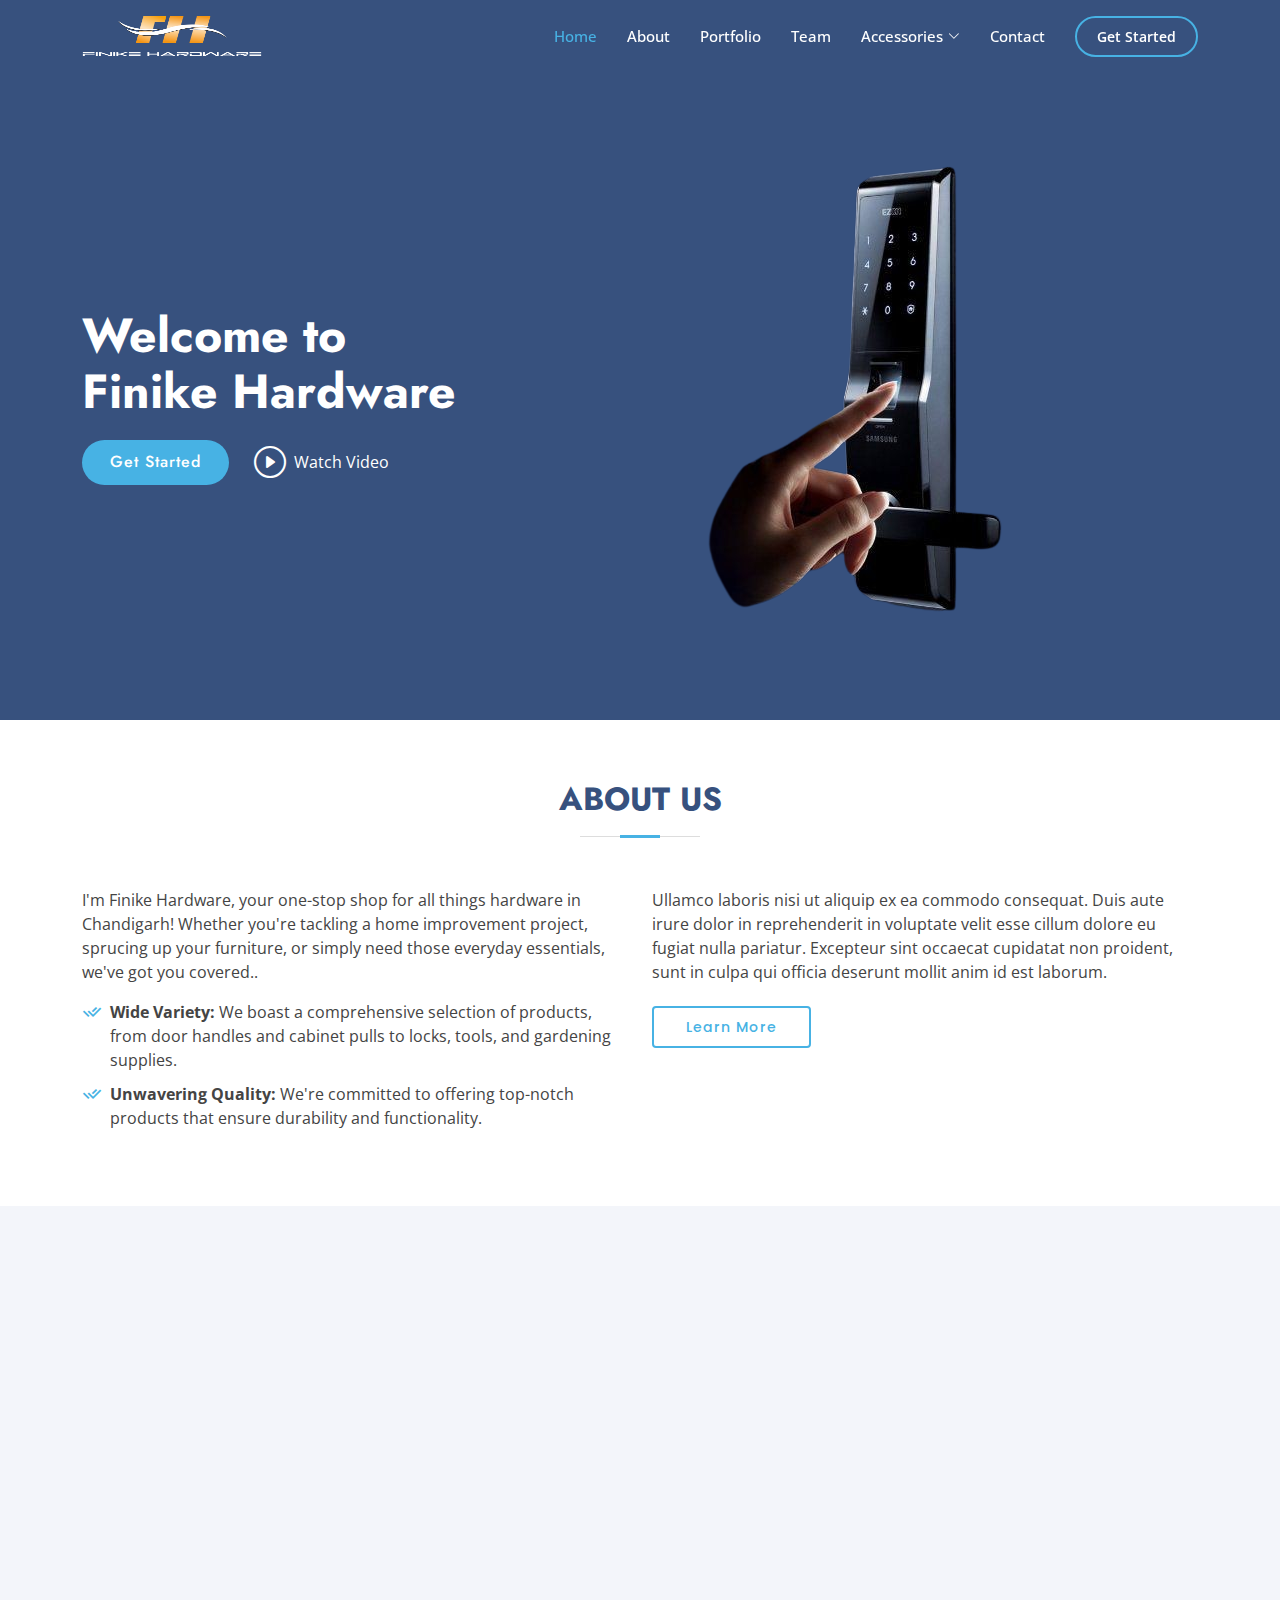
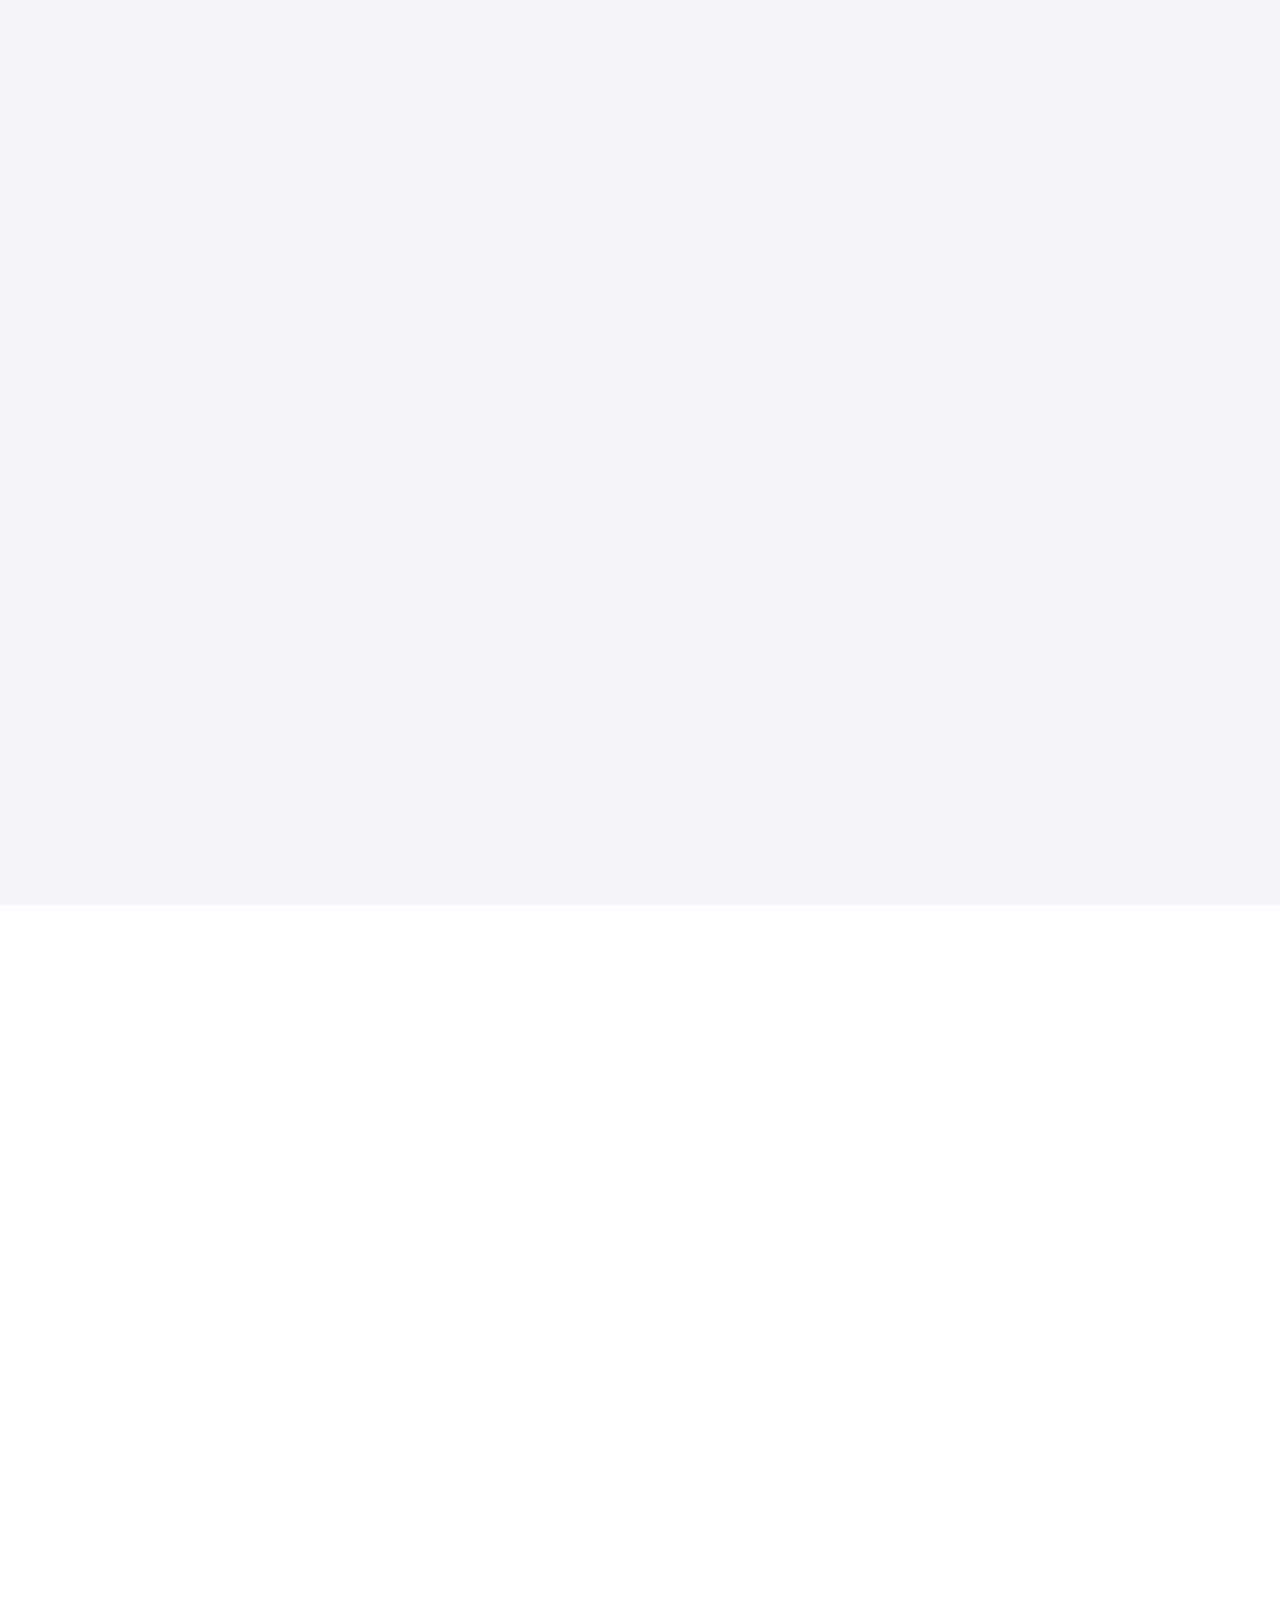
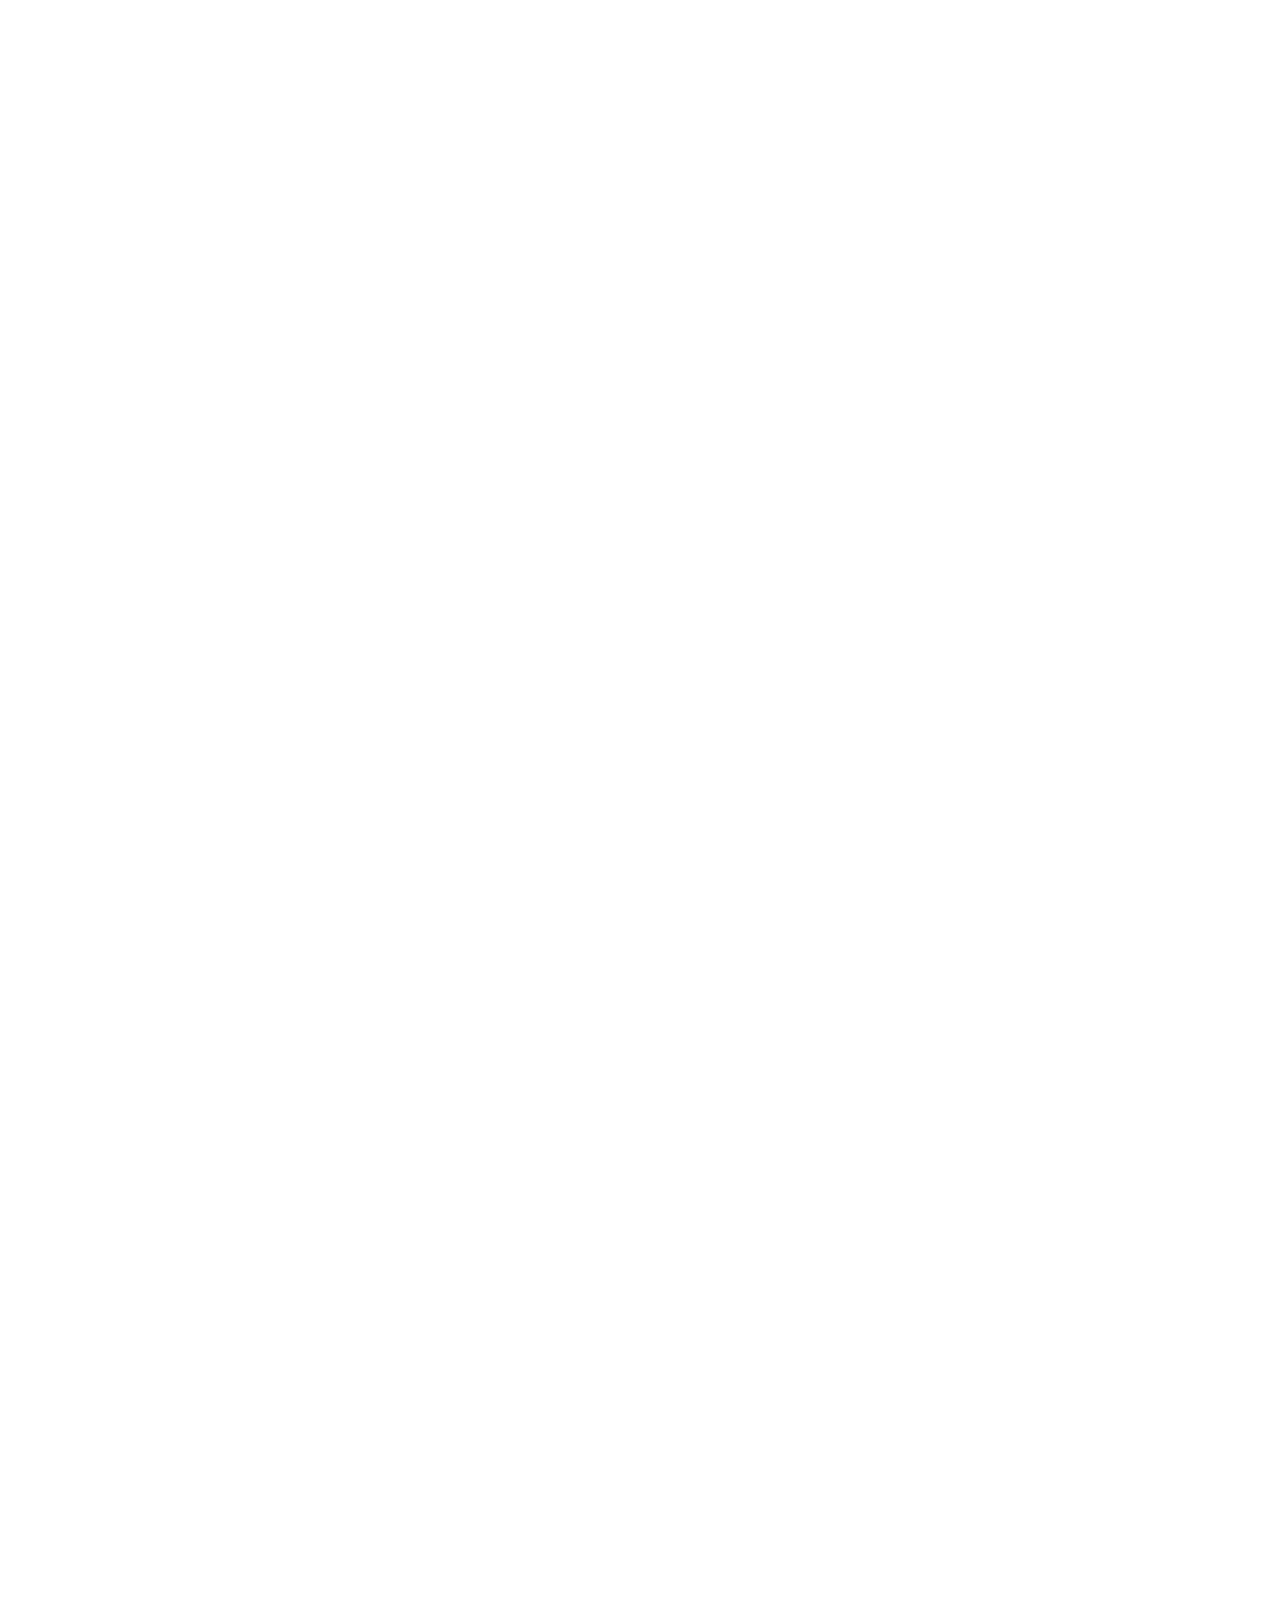
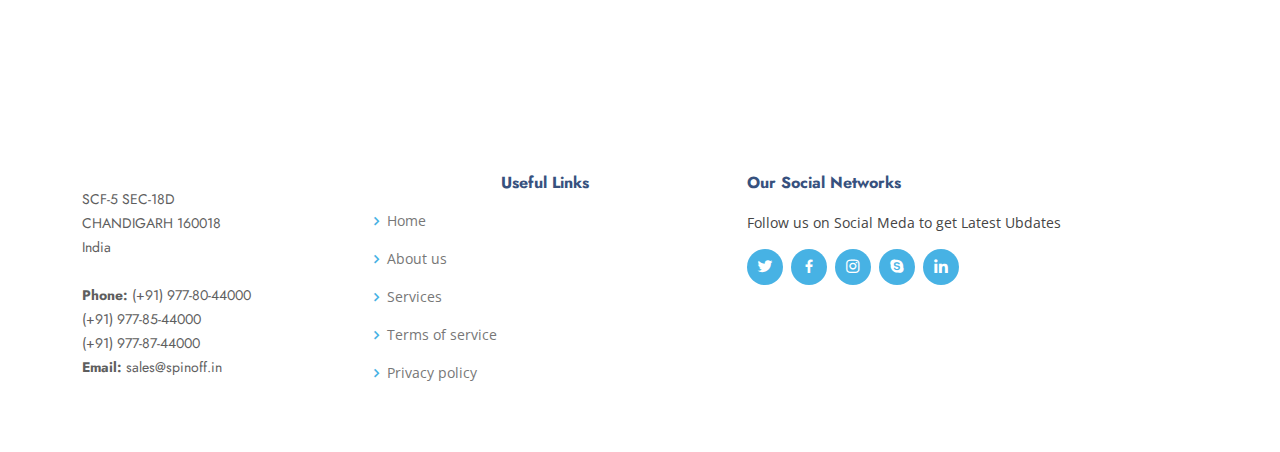
==== index.html @ 6704df6b "first commit" ====
<!DOCTYPE html>
<html lang="en">

<head>
  <meta charset="utf-8">
  <meta content="width=device-width, initial-scale=1.0" name="viewport">

  <title>Finike hardware </title>
  <meta content="" name="description">
  <meta content="" name="keywords">

  <!-- Favicons -->
  <link href="assets/img/apple-touch-icon1.png" rel="icon">
  <link href="assets/img/apple-touch-icon1.png" rel="apple-touch-icon">

  <!-- Google Fonts -->
  <link
    href="https://fonts.googleapis.com/css?family=Open+Sans:300,300i,400,400i,600,600i,700,700i|Jost:300,300i,400,400i,500,500i,600,600i,700,700i|
    Poppins:300,300i,400,400i,500,500i,600,600i,700,700i"  rel="stylesheet">

  <!-- Vendor CSS Files -->
  <link href="assets/vendor/aos/aos.css" rel="stylesheet">
  <link href="assets/vendor/bootstrap/css/bootstrap.min.css" rel="stylesheet">
  <link href="assets/vendor/bootstrap-icons/bootstrap-icons.css" rel="stylesheet">
  <link href="assets/vendor/boxicons/css/boxicons.min.css" rel="stylesheet">
  <link href="assets/vendor/glightbox/css/glightbox.min.css" rel="stylesheet">
  <link href="assets/vendor/remixicon/remixicon.css" rel="stylesheet">
  <link href="assets/vendor/swiper/swiper-bundle.min.css" rel="stylesheet">

  <!-- Template Main CSS File -->
  <link href="assets/css/style.css" rel="stylesheet">
</head>

<body>

  <!-- ======= Header ======= -->
  <header id="header" class="fixed-top ">
    <div class="container d-flex align-items-center">
      <a href="index.html" class="logo me-auto"><img src="assets/img/logo/Finike-Hardware white.png" alt=""
         style="width: 180px; height: 250px;" class="img-fluid"></a>

      <nav id="navbar" class="navbar">
        <ul>
          <li><a class="nav-link scrollto active" href="#hero">Home</a></li>
          <li><a class="nav-link scrollto" href="#about">About</a></li>
          <li><a class="nav-link   scrollto" href="#portfolio">Portfolio</a></li>
          <li><a class="nav-link scrollto" href="#team">Team</a></li>
          <li class="dropdown"><a href="#"><span>Accessories</span> <i class="bi bi-chevron-down"></i></a>
            <ul>
              <li><a href="#">Accessories 1</a></li>
              <li class="dropdown"><a href="#"><span>Deep Drop Down</span> <i class="bi bi-chevron-right"></i></a>
                <ul>
                  <li><a href="#">U Accessories 1</a></li>
                  <li><a href="#">U Accessories 1</a></li>
                  <li><a href="#">U Accessories 1</a></li>
                  <li><a href="#">U Accessories 1</a></li>
                  <li><a href="#">U Accessories 1</a></li>
                </ul>
              </li>
              <li><a href="#">Accessories 2</a></li>
              <li><a href="#">Accessories 3</a></li>
              <li><a href="#">Accessories 4</a></li>
            </ul>
          </li>
          <li><a class="nav-link scrollto" href="#contact">Contact</a></li>
          <li><a class="getstarted scrollto" href="#about">Get Started</a></li>
        </ul>
        <i class="bi bi-list mobile-nav-toggle"></i>
      </nav><!-- .navbar -->

    </div>
  </header><!-- End Header -->

  <!-- ======= Hero Section ======= -->
  <section id="hero" class="d-flex align-items-center">

    <div class="container">
      <div class="row">
        <div class="col-lg-6 d-flex flex-column justify-content-center pt-4 pt-lg-0 order-2 order-lg-1"
          data-aos="fade-up" data-aos-delay="200">
          <h1>Welcome to<br>Finike Hardware </h1>   
          <div class="d-flex justify-content-center justify-content-lg-start">
            <a href="#about" class="btn-get-started scrollto">Get Started</a>
            <a href="https://youtu.be/xRL-DJMIcW4?si=d9B-Jv_eV8D8nZZm" class="glightbox btn-watch-video"><i
                class="bi bi-play-circle"></i><span>Watch Video</span></a>
          </div>
        </div>
        <div class="col-lg-6 order-1 order-lg-2 hero-img" data-aos="zoom-in" data-aos-delay="200">
          <img src="assets/img/hero1-img-removebg-preview.png" class="img-fluid animated" alt="">
        </div>
      </div>
    </div>

  </section><!-- End Hero -->

  <main id="main">



    <!-- ======= About Us Section ======= -->
    <section id="about" class="about">
      <div class="container" data-aos="fade-up">

        <div class="section-title">
          <h2>About Us</h2>
        </div>

        <div class="row content">
          <div class="col-lg-6">
            <p>
              I'm Finike Hardware, your one-stop shop for all things hardware in Chandigarh! Whether you're tackling a
              home improvement project, sprucing up your furniture, or simply need those everyday essentials, we've got
              you covered..
            </p>
            <ul>
              <li><i class="ri-check-double-line"></i><b> Wide Variety:</b> We boast a comprehensive selection of
                products, from door handles and cabinet pulls to locks, tools, and gardening supplies. </li>
              <li><i class="ri-check-double-line"></i> <b>Unwavering Quality:</b> We're committed to offering top-notch
                products that ensure durability and functionality. </li>

            </ul>
          </div>
          <div class="col-lg-6 pt-4 pt-lg-0">
            <p>
              Ullamco laboris nisi ut aliquip ex ea commodo consequat. Duis aute irure dolor in reprehenderit in
              voluptate
              velit esse cillum dolore eu fugiat nulla pariatur. Excepteur sint occaecat cupidatat non proident, sunt in
              culpa qui officia deserunt mollit anim id est laborum.
            </p>
            <a href="#" class="btn-learn-more">Learn More</a>
          </div>
        </div>

      </div>
    </section><!-- End About Us Section -->

    <!-- ======= Why Us Section ======= -->
    <section id="why-us" class="why-us section-bg">
      <div class="container" data-aos="fade-up">

        <div class="row">

          <div class="col-lg-7 d-flex flex-column justify-content-center align-items-stretch  order-2 order-lg-1">

            <div class="content">
              <h3>Why Choose <strong>US</strong></h3>
              <p>
                FINIKE HARDWARE PROVIDES THE BEST & STYLISH COLLECTION OF HARDWARE ITEMS FURNITURE HARDWARE, DOOR
                HANDLES , DOOR KNOBS, LOCKS FINIALS.ETC
              </p>
            </div>

            <div class="accordion-list">
              <ul>
                <li>
                  <a data-bs-toggle="collapse" class="collapse" data-bs-target="#accordion-list-1"><span>01</span>
                    Designer handles at Finike Hardware <i class="bx bx-chevron-down icon-show"></i><i
                      class="bx bx-chevron-up icon-close"></i></a>
                  <div id="accordion-list-1" class="collapse show" data-bs-parent=".accordion-list">
                    <p>
                      At Finike Hardware, we understand that door handles are more than just hardware they're the
                      finishing touch that speaks volumes about your style and personality. That's why we curate a
                      diverse and inspiring collection of door handles to cater to every taste and need.
                    </p>
                  </div>
                </li>

                <li>
                  <a data-bs-toggle="collapse" data-bs-target="#accordion-list-2" class="collapsed"><span>02</span>
                    Designer handles at Finike Hardware<i class="bx bx-chevron-down icon-show"></i><i
                      class="bx bx-chevron-up icon-close"></i></a>
                  <div id="accordion-list-2" class="collapse" data-bs-parent=".accordion-list">
                    <p>
                      At Finike Hardware, we understand that door handles are more than just hardware they're the
                      finishing touch that speaks volumes about your style and personality. That's why we curate a
                      diverse and inspiring collection of door handles to cater to every taste and need.
                    </p>
                  </div>
                </li>

                <li>
                  <a data-bs-toggle="collapse" data-bs-target="#accordion-list-3" class="collapsed"><span>03</span>
                    Designer handles at Finike Hardware<i class="bx bx-chevron-down icon-show"></i><i
                      class="bx bx-chevron-up icon-close"></i></a>
                  <div id="accordion-list-3" class="collapse" data-bs-parent=".accordion-list">
                    <p>
                      At Finike Hardware, we understand that door handles are more than just hardware they're the
                      finishing touch that speaks volumes about your style and personality. That's why we curate a
                      diverse and inspiring collection of door handles to cater to every taste and need.
                    </p>
                  </div>
                </li>

              </ul>
            </div>

          </div>

          <div class="col-lg-5 align-items-stretch order-1 order-lg-2 img"
            style='background-image: url("assets/img/curtain-accessories.jpg");' data-aos="zoom-in"
            data-aos-delay="150">&nbsp;</div>
        </div>

      </div>
    </section><!-- End Why Us Section -->



    <!-- ======= Services Section ======= -->
    <section id="services" class="services section-bg">
      <div class="container" data-aos="fade-up">

        <div class="section-title">
          <h2>Services</h2>
          <p>At Finike Hardware, we are dedicated to providing top-notch hardware solutions to meet your needs, whether
            you're a seasoned professional or a DIY enthusiast. With our wide range of products and exceptional service,
            we strive to be your go-to destination for all things hardware-related.</p>
        </div>

        <div class="row">
          <div class="col-xl-3 col-md-6 d-flex align-items-stretch" data-aos="zoom-in" data-aos-delay="100">
            <div class="icon-box">
              <div class="icon"><i class="fa-regular fa-sparkle"></i></i></div>
              <h4><a href="">Expert Advice and Product Selection</a></h4>
              <p>Voluptatum deleniti atque corrupti quos dolores et quas molestias excepturi</p>
            </div>
          </div>

          <div class="col-xl-3 col-md-6 d-flex align-items-stretch mt-4 mt-md-0" data-aos="zoom-in"
            data-aos-delay="200">
            <div class="icon-box">
              <div class="icon"> </i></div>
              <h4><a href=""> Convenient Access and Shopping:</a></h4>
              <p>Duis aute irure dolor in reprehenderit in voluptate velit esse cillum dolore</p>
            </div>
          </div>

          <div class="col-xl-3 col-md-6 d-flex align-items-stretch mt-4 mt-xl-0" data-aos="zoom-in"
            data-aos-delay="300">
            <div class="icon-box">
              <div class="icon"></div>
              <h4><a href="">Magni Dolores</a></h4>
              <p>Excepteur sint occaecat cupidatat non proident, sunt in culpa qui officia</p>
            </div>
          </div>

          <div class="col-xl-3 col-md-6 d-flex align-items-stretch mt-4 mt-xl-0" data-aos="zoom-in"
            data-aos-delay="400">
            <div class="icon-box">
              <div class="icon"></div>
              <h4><a href="">Additional Value-Added Services </a></h4>
              <p>At vero eos et accusamus et iusto odio dignissimos ducimus qui blanditiis</p>
            </div>
          </div>

        </div>

      </div>
    </section><!-- End Services Section -->

   

    <!-- ======= Portfolio Section ======= -->
    <section id="portfolio" class="portfolio">
      <div class="container" data-aos="fade-up">

        <div class="section-title">
          <h2>Portfolio</h2>
          <p>Magnam dolores commodi suscipit. Necessitatibus eius consequatur ex aliquid fuga eum quidem. Sit sint
            consectetur velit. Quisquam quos quisquam cupiditate. Et nemo qui impedit suscipit alias ea. Quia fugiat sit
            in iste officiis commodi quidem hic quas.</p>
        </div>

        <ul id="portfolio-flters" class="d-flex justify-content-center" data-aos="fade-up" data-aos-delay="100">
          <li data-filter="*" class="filter-active">All</li>
          <li data-filter=".filter-app">Door Handles</li>
          <li data-filter=".filter-card">Door knobs</li>
          <li data-filter=".filter-web">Hinges</li>
        </ul>

        <div class="row portfolio-container" data-aos="fade-up" data-aos-delay="200">

          <div class="col-lg-4 col-md-6 portfolio-item filter-app">
            <div class="portfolio-img"><img src="assets/img/portfolio/portfolio-1.jpg" class="img-fluid" alt=""></div>
            <div class="portfolio-info">
              <h4>App 1</h4>
              <p>App</p>
              <a href="assets/img/portfolio/portfolio-1.jpg" data-gallery="portfolioGallery"
                class="portfolio-lightbox preview-link" title="App 1"><i class="bx bx-plus"></i></a>
              <a href="portfolio-details.html" class="details-link" title="More Details"><i class="bx bx-link"></i></a>
            </div>
          </div>

          <div class="col-lg-4 col-md-6 portfolio-item filter-web">
            <div class="portfolio-img"><img src="assets/img/portfolio/portfolio-2.jpg" class="img-fluid" alt=""></div>
            <div class="portfolio-info">
              <h4>Web 3</h4>
              <p>Web</p>
              <a href="assets/img/portfolio/portfolio-2.jpg" data-gallery="portfolioGallery"
                class="portfolio-lightbox preview-link" title="Web 3"><i class="bx bx-plus"></i></a>
              <a href="portfolio-details.html" class="details-link" title="More Details"><i class="bx bx-link"></i></a>
            </div>
          </div>

          <div class="col-lg-4 col-md-6 portfolio-item filter-app">
            <div class="portfolio-img"><img src="assets/img/portfolio/portfolio-3.jpg" class="img-fluid" alt=""></div>
            <div class="portfolio-info">
              <h4>App 2</h4>
              <p>App</p>
              <a href="assets/img/portfolio/portfolio-3.jpg" data-gallery="portfolioGallery"
                class="portfolio-lightbox preview-link" title="App 2"><i class="bx bx-plus"></i></a>
              <a href="portfolio-details.html" class="details-link" title="More Details"><i class="bx bx-link"></i></a>
            </div>
          </div>

          <div class="col-lg-4 col-md-6 portfolio-item filter-card">
            <div class="portfolio-img"><img src="assets/img/portfolio/portfolio-4.jpg" class="img-fluid" alt=""></div>
            <div class="portfolio-info">
              <h4>Card 2</h4>
              <p>Card</p>
              <a href="assets/img/portfolio/portfolio-4.jpg" data-gallery="portfolioGallery"
                class="portfolio-lightbox preview-link" title="Card 2"><i class="bx bx-plus"></i></a>
              <a href="portfolio-details.html" class="details-link" title="More Details"><i class="bx bx-link"></i></a>
            </div>
          </div>

          <div class="col-lg-4 col-md-6 portfolio-item filter-web">
            <div class="portfolio-img"><img src="assets/img/portfolio/portfolio-5.jpg" class="img-fluid" alt=""></div>
            <div class="portfolio-info">
              <h4>Web 2</h4>
              <p>Web</p>
              <a href="assets/img/portfolio/portfolio-5.jpg" data-gallery="portfolioGallery"
                class="portfolio-lightbox preview-link" title="Web 2"><i class="bx bx-plus"></i></a>
              <a href="portfolio-details.html" class="details-link" title="More Details"><i class="bx bx-link"></i></a>
            </div>
          </div>

          <div class="col-lg-4 col-md-6 portfolio-item filter-app">
            <div class="portfolio-img"><img src="assets/img/portfolio/portfolio-6.jpg" class="img-fluid" alt=""></div>
            <div class="portfolio-info">
              <h4>App 3</h4>
              <p>App</p>
              <a href="assets/img/portfolio/portfolio-6.jpg" data-gallery="portfolioGallery"
                class="portfolio-lightbox preview-link" title="App 3"><i class="bx bx-plus"></i></a>
              <a href="portfolio-details.html" class="details-link" title="More Details"><i class="bx bx-link"></i></a>
            </div>
          </div>

          <div class="col-lg-4 col-md-6 portfolio-item filter-card">
            <div class="portfolio-img"><img src="assets/img/portfolio/portfolio-7.jpg" class="img-fluid" alt=""></div>
            <div class="portfolio-info">
              <h4>Card 1</h4>
              <p>Card</p>
              <a href="assets/img/portfolio/portfolio-7.jpg" data-gallery="portfolioGallery"
                class="portfolio-lightbox preview-link" title="Card 1"><i class="bx bx-plus"></i></a>
              <a href="portfolio-details.html" class="details-link" title="More Details"><i class="bx bx-link"></i></a>
            </div>
          </div>

          <div class="col-lg-4 col-md-6 portfolio-item filter-card">
            <div class="portfolio-img"><img src="assets/img/portfolio/portfolio-8.jpg" class="img-fluid" alt=""></div>
            <div class="portfolio-info">
              <h4>Card 3</h4>
              <p>Card</p>
              <a href="assets/img/portfolio/portfolio-8.jpg" data-gallery="portfolioGallery"
                class="portfolio-lightbox preview-link" title="Card 3"><i class="bx bx-plus"></i></a>
              <a href="portfolio-details.html" class="details-link" title="More Details"><i class="bx bx-link"></i></a>
            </div>
          </div>

          <div class="col-lg-4 col-md-6 portfolio-item filter-web">
            <div class="portfolio-img"><img src="assets/img/portfolio/portfolio-9.jpg" class="img-fluid" alt=""></div>
            <div class="portfolio-info">
              <h4>Web 3</h4>
              <p>Web</p>
              <a href="assets/img/portfolio/portfolio-9.jpg" data-gallery="portfolioGallery"
                class="portfolio-lightbox preview-link" title="Web 3"><i class="bx bx-plus"></i></a>
              <a href="portfolio-details.html" class="details-link" title="More Details"><i class="bx bx-link"></i></a>
            </div>
          </div>

        </div>

      </div>
    </section><!-- End Portfolio Section -->




    </section><!-- End Frequently Asked Questions Section -->

    <!-- ======= Contact Section ======= -->
    <section id="contact" class="contact">
      <div class="container" data-aos="fade-up">

        <div class="section-title">
          <h2>Contact</h2>
          <p>At Finike Hardware, we value communication and believe in building genuine connections with our audience.
            Whether you have questions about our products or services, feedback to share, or simply want to chat, we're
            here to listen and engage.</p>
        </div>

        <div class="row">

          <div class="col-lg-5 d-flex align-items-stretch">
            <div class="info">
              <div class="address">
                <i class="bi bi-geo-alt"></i>
                <h4>Location:</h4>
                <p> SCF-5 SEC-18D <br>
                  CHANDIGARH 160018<br></p>
              </div>

              <div class="email">
                <i class="bi bi-envelope"></i>
                <h4>Email:</h4>
                <p>sales@spinoff.in</p>
              </div>

              <div class="phone">
                <i class="bi bi-phone"></i>
                <h4>Call:</h4>
                <p> (+91) 977-80-44000<br>
                  (+91) 977-85-44000<br>
                  (+91) 977-87-44000<br></p>
              </div>

              <iframe
                src="https://www.google.com/maps/embed?pb=!1m18!1m12!1m3!1d1714.6966594004657!2d76.78535840948811!3d30.73545157319137!2m3!1f0!2f0!3f0!3m2!1i1024!2i768!4f13.1!3m3!1m2!1s0x390fed4ca6e37931%3A0xa4c31c0daffe019c!2sFinike%20Hardware!5e0!3m2!1sen!2sin!4v1707397917101!5m2!1sen!2sin"
                width="450" height="300" style="border:0;" allowfullscreen="" loading="lazy"
                referrerpolicy="no-referrer-when-downgrade"></iframe>
            </div>

          </div>

          <div class="col-lg-7 mt-5 mt-lg-0 d-flex align-items-stretch">
            <form action="forms/contact.php" method="post" role="form" class="php-email-form">
              <div class="row">
                <div class="form-group col-md-6">
                  <label for="name">Your Name</label>
                  <input type="text" name="name" class="form-control" id="name" required>
                </div>
                <div class="form-group col-md-6">
                  <label for="name">Your Email</label>
                  <input type="email" class="form-control" name="email" id="email" required>
                </div>
              </div>
              <div class="form-group">
                <label for="name">Subject</label>
                <input type="text" class="form-control" name="subject" id="subject" required>
              </div>
              <div class="form-group">
                <label for="name">Message</label>
                <textarea class="form-control" name="message" rows="10" required></textarea>
              </div>
              <div class="my-3">
                <div class="loading">Loading</div>
                <div class="error-message"></div>
                <div class="sent-message">Your message has been sent. Thank you!</div>
              </div>
              <div class="text-center"><button type="submit">Send Message</button></div>
            </form>
          </div>

        </div>

      </div>
    </section><!-- End Contact Section-->

  </main><!-- End #main -->

  <!-- ======= Footer ======= -->
  <footer id="footer">



    <div class="footer-top">
      <div class="container">
        <div class="row">

          <div class="col-lg-3 col-md-6 footer-contact">
            <h3></h3>
            <p>
              SCF-5 SEC-18D <br>
              CHANDIGARH 160018<br>
              India <br><br>
              <strong>Phone:</strong>
              (+91) 977-80-44000<br>
              (+91) 977-85-44000<br>
              (+91) 977-87-44000<br>
              <strong>Email:</strong> sales@spinoff.in<br>
            </p>
          </div>

          <div class="col-lg-4 col-md-6 footer-links" style="text-align: center;">
            <h4>Useful Links</h4>
            <ul style="text-align: center;">
              <li><i class="bx bx-chevron-right"></i> <a href="#">Home</a></li>
              <li><i class="bx bx-chevron-right"></i> <a href="#">About us</a></li>
              <li><i class="bx bx-chevron-right"></i> <a href="#">Services</a></li>
              <li><i class="bx bx-chevron-right"></i> <a href="#">Terms of service</a></li>
              <li><i class="bx bx-chevron-right"></i> <a href="#">Privacy policy</a></li>
            </ul>
          </div>



          <div class="col-lg-4 col-md-6 social-links">
            <h4>Our Social Networks</h4>
            <p>Follow us on Social Meda to get Latest Ubdates</p>
            <div class="social-links mt-3">
              <a href="#" class="twitter"><i class="bx bxl-twitter"></i></a>
              <a href="#" class="facebook"><i class="bx bxl-facebook"></i></a>
              <a href="#" class="instagram"><i class="bx bxl-instagram"></i></a>
              <a href="#" class="google-plus"><i class="bx bxl-skype"></i></a>
              <a href="#" class="linkedin"><i class="bx bxl-linkedin"></i></a>
            </div>
          </div>

        </div>
      </div>
    </div>


    <!-- End Footer -->



    <!-- Vendor JS Files -->
    <script src="assets/vendor/aos/aos.js"></script>
    <script src="assets/vendor/bootstrap/js/bootstrap.bundle.min.js"></script>
    <script src="assets/vendor/glightbox/js/glightbox.min.js"></script>
    <script src="assets/vendor/isotope-layout/isotope.pkgd.min.js"></script>
    <script src="assets/vendor/swiper/swiper-bundle.min.js"></script>
    <script src="assets/vendor/waypoints/noframework.waypoints.js"></script>
    <script src="assets/vendor/php-email-form/validate.js"></script>

    <!-- Template Main JS File -->
    <script src="assets/js/main.js"></script>

</body>

</html>
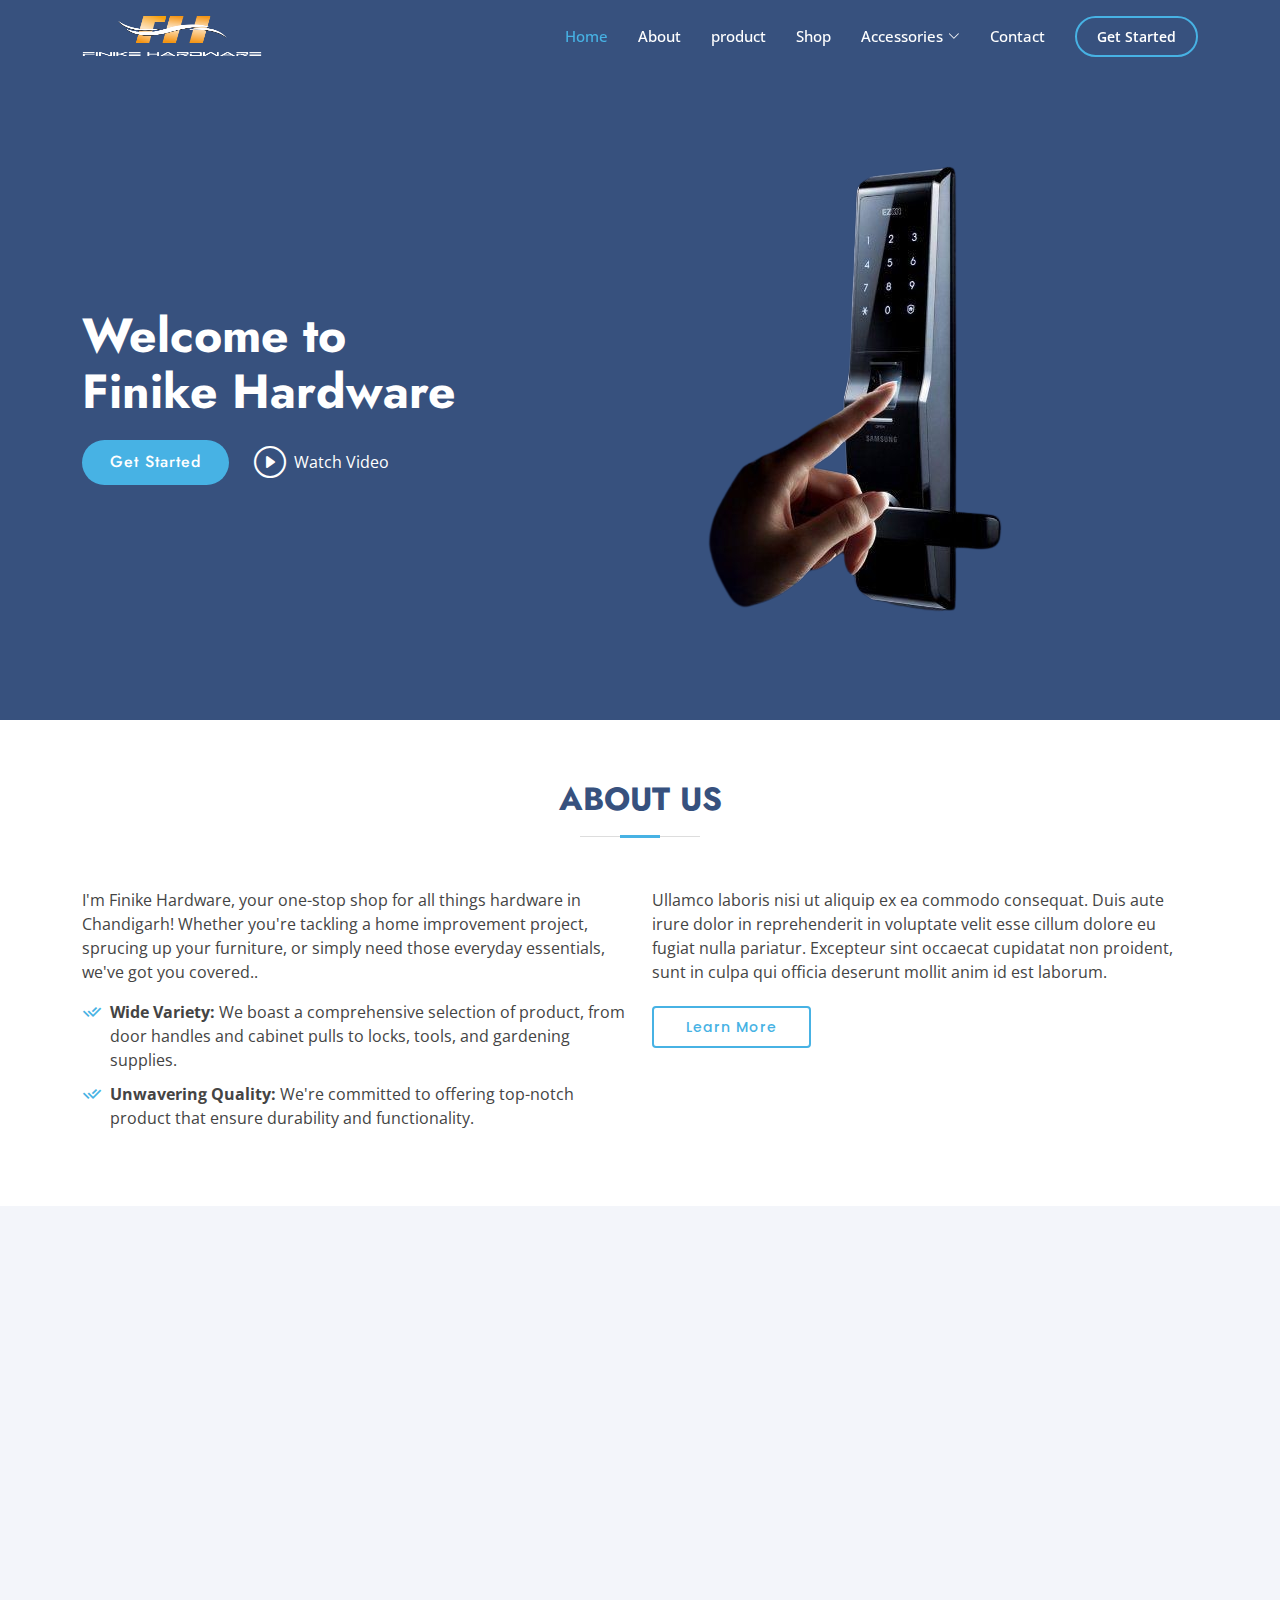
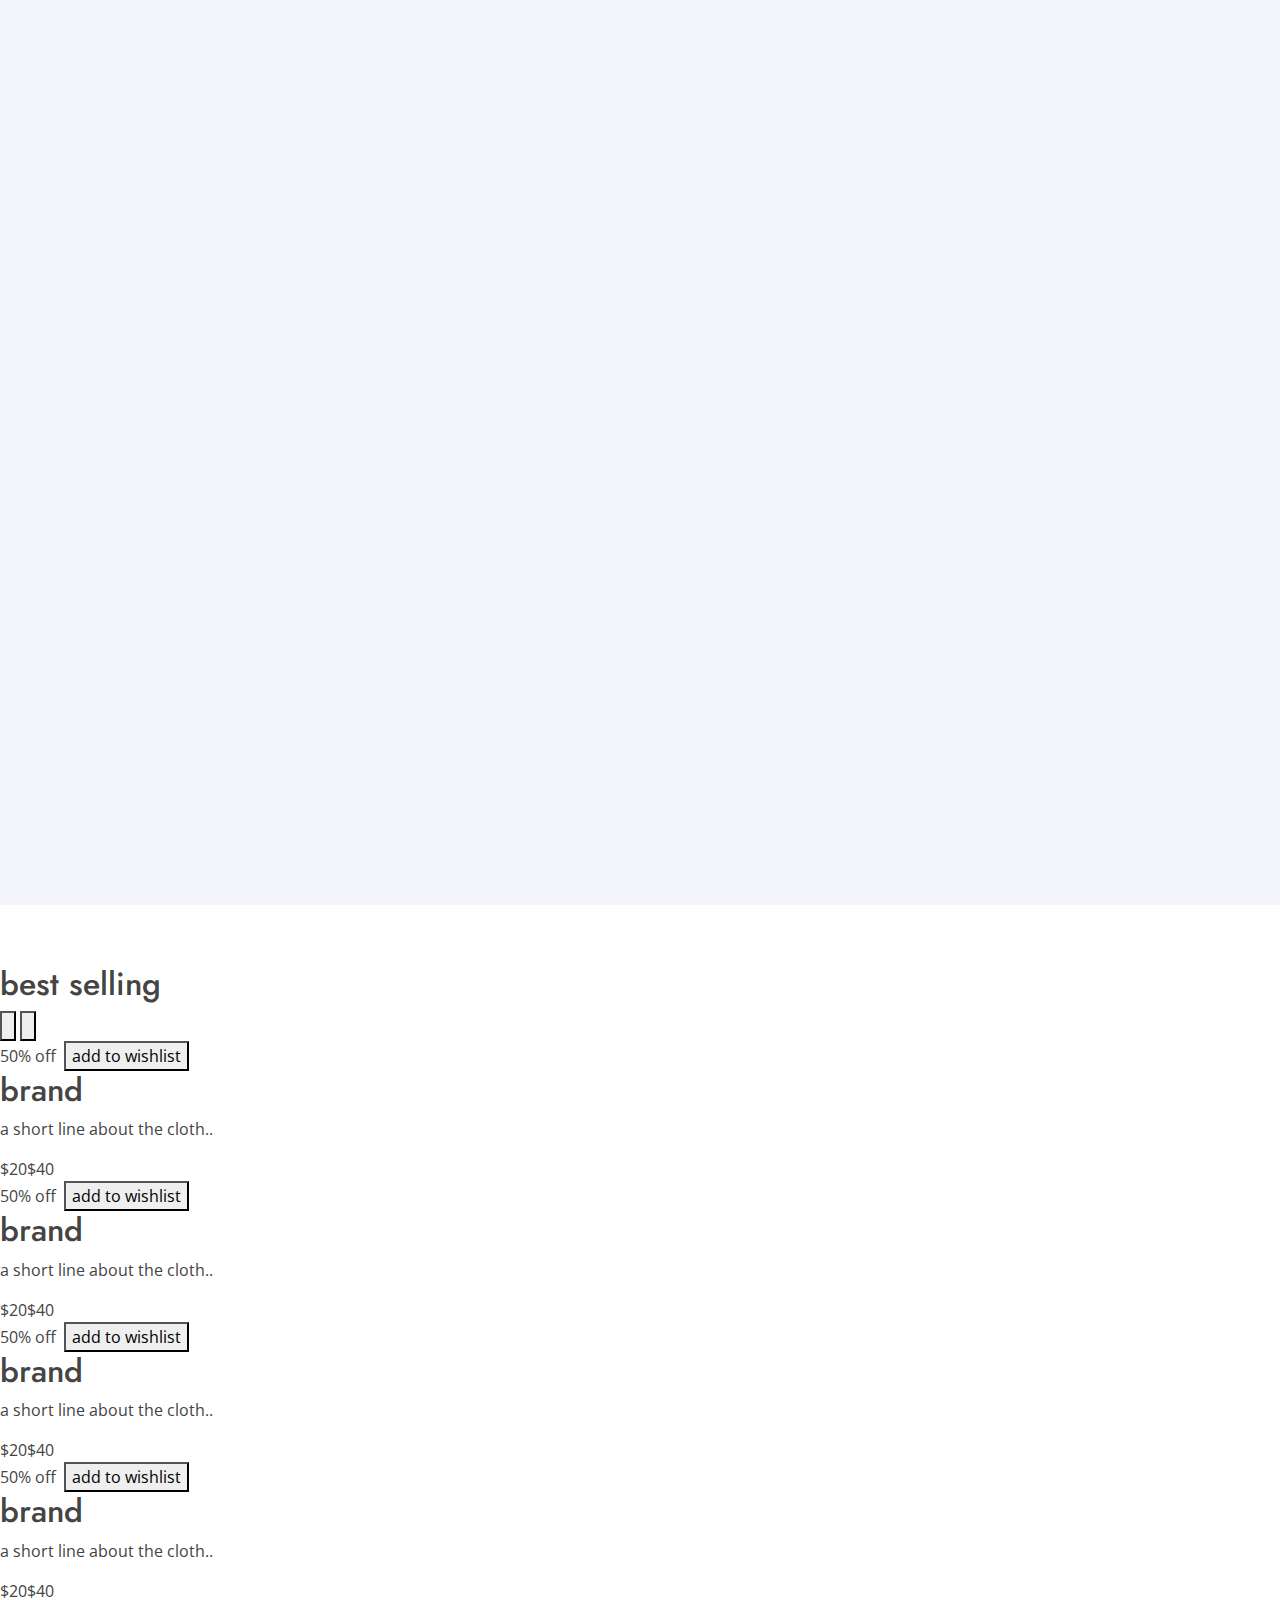
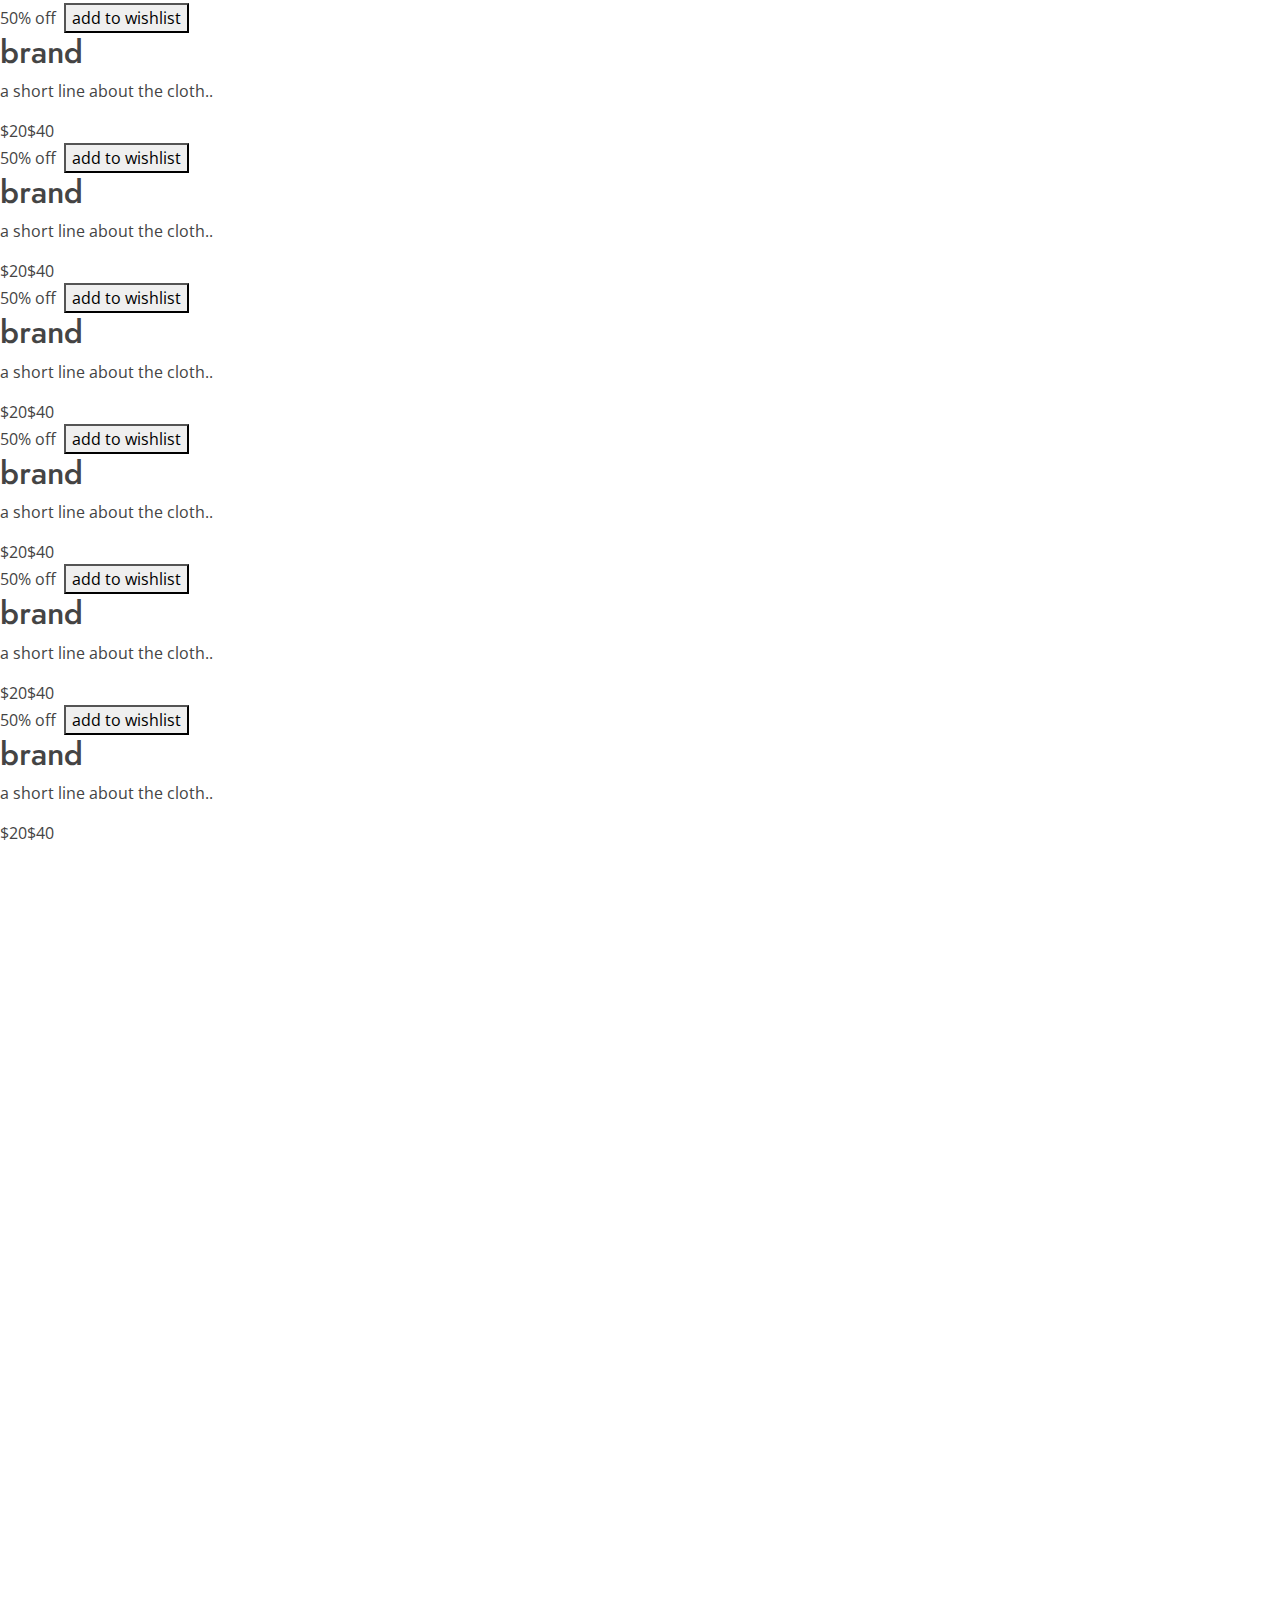
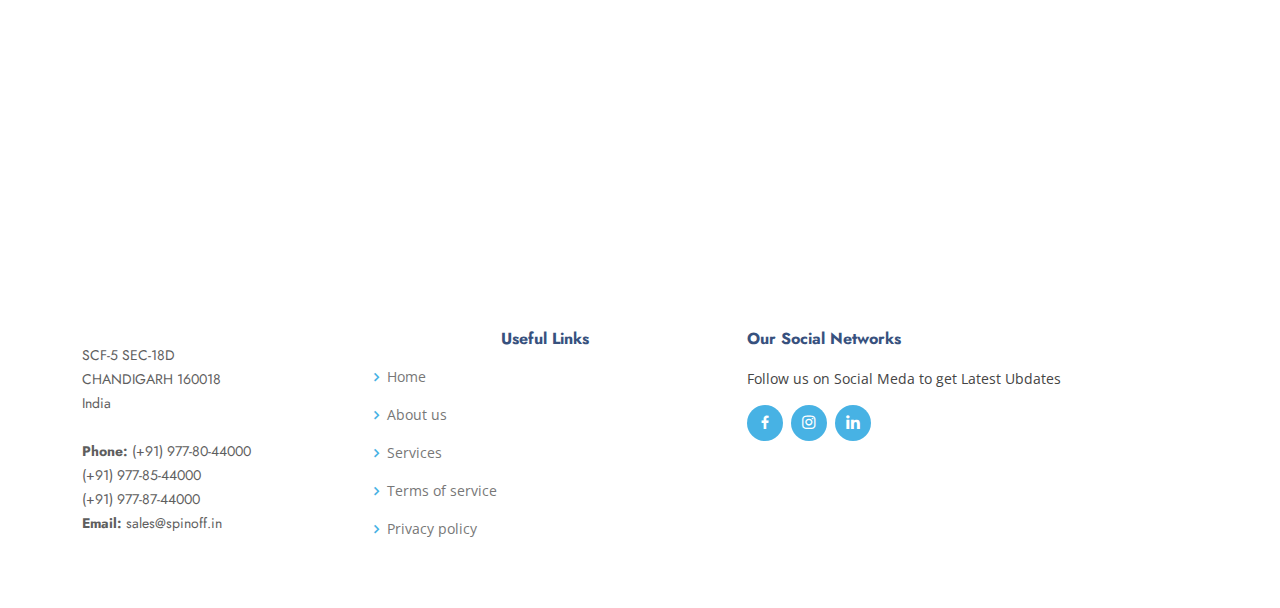
==== commit 1406e354: "index.html" ====
--- a/index.html
+++ b/index.html
@@ -6,12 +6,9 @@
   <meta content="width=device-width, initial-scale=1.0" name="viewport">
 
   <title>Finike hardware </title>
-  <meta content="" name="description">
-  <meta content="" name="keywords">
-
   <!-- Favicons -->
-  <link href="assets/img/apple-touch-icon1.png" rel="icon">
-  <link href="assets/img/apple-touch-icon1.png" rel="apple-touch-icon">
+  <link href="assets/img/logo/finike hardware logo.png" rel="icon">
+  <link href="assets/img/logo/finike hardware logo.png" rel="apple-touch-icon">
 
   <!-- Google Fonts -->
   <link
@@ -33,6 +30,8 @@
 
 <body>
 
+  <!-- cursor effect of the page -->
+  
   <!-- ======= Header ======= -->
   <header id="header" class="fixed-top ">
     <div class="container d-flex align-items-center">
@@ -43,8 +42,8 @@
         <ul>
           <li><a class="nav-link scrollto active" href="#hero">Home</a></li>
           <li><a class="nav-link scrollto" href="#about">About</a></li>
-          <li><a class="nav-link   scrollto" href="#portfolio">Portfolio</a></li>
-          <li><a class="nav-link scrollto" href="#team">Team</a></li>
+          <li><a class="nav-link   scrollto" href="#product">product</a></li>
+          <li><a class="nav-link scrollto" href="/products-details.html">Shop</a></li>
           <li class="dropdown"><a href="#"><span>Accessories</span> <i class="bi bi-chevron-down"></i></a>
             <ul>
               <li><a href="#">Accessories 1</a></li>
@@ -85,7 +84,7 @@
                 class="bi bi-play-circle"></i><span>Watch Video</span></a>
           </div>
         </div>
-        <div class="col-lg-6 order-1 order-lg-2 hero-img" data-aos="zoom-in" data-aos-delay="200">
+        <div class="col-lg-6 order-1 order-lg-2 hero-img" data-aos="zoom-in" data-aos-delay="500">
           <img src="assets/img/hero1-img-removebg-preview.png" class="img-fluid animated" alt="">
         </div>
       </div>
@@ -114,9 +113,9 @@
             </p>
             <ul>
               <li><i class="ri-check-double-line"></i><b> Wide Variety:</b> We boast a comprehensive selection of
-                products, from door handles and cabinet pulls to locks, tools, and gardening supplies. </li>
+                product, from door handles and cabinet pulls to locks, tools, and gardening supplies. </li>
               <li><i class="ri-check-double-line"></i> <b>Unwavering Quality:</b> We're committed to offering top-notch
-                products that ensure durability and functionality. </li>
+                product that ensure durability and functionality. </li>
 
             </ul>
           </div>
@@ -198,7 +197,7 @@
 
           <div class="col-lg-5 align-items-stretch order-1 order-lg-2 img"
             style='background-image: url("assets/img/curtain-accessories.jpg");' data-aos="zoom-in"
-            data-aos-delay="150">&nbsp;</div>
+            data-aos-delay="450">&nbsp;</div>
         </div>
 
       </div>
@@ -213,7 +212,7 @@
         <div class="section-title">
           <h2>Services</h2>
           <p>At Finike Hardware, we are dedicated to providing top-notch hardware solutions to meet your needs, whether
-            you're a seasoned professional or a DIY enthusiast. With our wide range of products and exceptional service,
+            you're a seasoned professional or a DIY enthusiast. With our wide range of product and exceptional service,
             we strive to be your go-to destination for all things hardware-related.</p>
         </div>
 
@@ -259,130 +258,134 @@
     </section><!-- End Services Section -->
 
    
-
-    <!-- ======= Portfolio Section ======= -->
-    <section id="portfolio" class="portfolio">
-      <div class="container" data-aos="fade-up">
-
-        <div class="section-title">
-          <h2>Portfolio</h2>
-          <p>Magnam dolores commodi suscipit. Necessitatibus eius consequatur ex aliquid fuga eum quidem. Sit sint
-            consectetur velit. Quisquam quos quisquam cupiditate. Et nemo qui impedit suscipit alias ea. Quia fugiat sit
-            in iste officiis commodi quidem hic quas.</p>
-        </div>
-
-        <ul id="portfolio-flters" class="d-flex justify-content-center" data-aos="fade-up" data-aos-delay="100">
-          <li data-filter="*" class="filter-active">All</li>
-          <li data-filter=".filter-app">Door Handles</li>
-          <li data-filter=".filter-card">Door knobs</li>
-          <li data-filter=".filter-web">Hinges</li>
-        </ul>
-
-        <div class="row portfolio-container" data-aos="fade-up" data-aos-delay="200">
-
-          <div class="col-lg-4 col-md-6 portfolio-item filter-app">
-            <div class="portfolio-img"><img src="assets/img/portfolio/portfolio-1.jpg" class="img-fluid" alt=""></div>
-            <div class="portfolio-info">
-              <h4>App 1</h4>
-              <p>App</p>
-              <a href="assets/img/portfolio/portfolio-1.jpg" data-gallery="portfolioGallery"
-                class="portfolio-lightbox preview-link" title="App 1"><i class="bx bx-plus"></i></a>
-              <a href="portfolio-details.html" class="details-link" title="More Details"><i class="bx bx-link"></i></a>
-            </div>
-          </div>
-
-          <div class="col-lg-4 col-md-6 portfolio-item filter-web">
-            <div class="portfolio-img"><img src="assets/img/portfolio/portfolio-2.jpg" class="img-fluid" alt=""></div>
-            <div class="portfolio-info">
-              <h4>Web 3</h4>
-              <p>Web</p>
-              <a href="assets/img/portfolio/portfolio-2.jpg" data-gallery="portfolioGallery"
-                class="portfolio-lightbox preview-link" title="Web 3"><i class="bx bx-plus"></i></a>
-              <a href="portfolio-details.html" class="details-link" title="More Details"><i class="bx bx-link"></i></a>
-            </div>
-          </div>
-
-          <div class="col-lg-4 col-md-6 portfolio-item filter-app">
-            <div class="portfolio-img"><img src="assets/img/portfolio/portfolio-3.jpg" class="img-fluid" alt=""></div>
-            <div class="portfolio-info">
-              <h4>App 2</h4>
-              <p>App</p>
-              <a href="assets/img/portfolio/portfolio-3.jpg" data-gallery="portfolioGallery"
-                class="portfolio-lightbox preview-link" title="App 2"><i class="bx bx-plus"></i></a>
-              <a href="portfolio-details.html" class="details-link" title="More Details"><i class="bx bx-link"></i></a>
-            </div>
-          </div>
-
-          <div class="col-lg-4 col-md-6 portfolio-item filter-card">
-            <div class="portfolio-img"><img src="assets/img/portfolio/portfolio-4.jpg" class="img-fluid" alt=""></div>
-            <div class="portfolio-info">
-              <h4>Card 2</h4>
-              <p>Card</p>
-              <a href="assets/img/portfolio/portfolio-4.jpg" data-gallery="portfolioGallery"
-                class="portfolio-lightbox preview-link" title="Card 2"><i class="bx bx-plus"></i></a>
-              <a href="portfolio-details.html" class="details-link" title="More Details"><i class="bx bx-link"></i></a>
-            </div>
-          </div>
-
-          <div class="col-lg-4 col-md-6 portfolio-item filter-web">
-            <div class="portfolio-img"><img src="assets/img/portfolio/portfolio-5.jpg" class="img-fluid" alt=""></div>
-            <div class="portfolio-info">
-              <h4>Web 2</h4>
-              <p>Web</p>
-              <a href="assets/img/portfolio/portfolio-5.jpg" data-gallery="portfolioGallery"
-                class="portfolio-lightbox preview-link" title="Web 2"><i class="bx bx-plus"></i></a>
-              <a href="portfolio-details.html" class="details-link" title="More Details"><i class="bx bx-link"></i></a>
-            </div>
-          </div>
-
-          <div class="col-lg-4 col-md-6 portfolio-item filter-app">
-            <div class="portfolio-img"><img src="assets/img/portfolio/portfolio-6.jpg" class="img-fluid" alt=""></div>
-            <div class="portfolio-info">
-              <h4>App 3</h4>
-              <p>App</p>
-              <a href="assets/img/portfolio/portfolio-6.jpg" data-gallery="portfolioGallery"
-                class="portfolio-lightbox preview-link" title="App 3"><i class="bx bx-plus"></i></a>
-              <a href="portfolio-details.html" class="details-link" title="More Details"><i class="bx bx-link"></i></a>
-            </div>
-          </div>
-
-          <div class="col-lg-4 col-md-6 portfolio-item filter-card">
-            <div class="portfolio-img"><img src="assets/img/portfolio/portfolio-7.jpg" class="img-fluid" alt=""></div>
-            <div class="portfolio-info">
-              <h4>Card 1</h4>
-              <p>Card</p>
-              <a href="assets/img/portfolio/portfolio-7.jpg" data-gallery="portfolioGallery"
-                class="portfolio-lightbox preview-link" title="Card 1"><i class="bx bx-plus"></i></a>
-              <a href="portfolio-details.html" class="details-link" title="More Details"><i class="bx bx-link"></i></a>
-            </div>
-          </div>
-
-          <div class="col-lg-4 col-md-6 portfolio-item filter-card">
-            <div class="portfolio-img"><img src="assets/img/portfolio/portfolio-8.jpg" class="img-fluid" alt=""></div>
-            <div class="portfolio-info">
-              <h4>Card 3</h4>
-              <p>Card</p>
-              <a href="assets/img/portfolio/portfolio-8.jpg" data-gallery="portfolioGallery"
-                class="portfolio-lightbox preview-link" title="Card 3"><i class="bx bx-plus"></i></a>
-              <a href="portfolio-details.html" class="details-link" title="More Details"><i class="bx bx-link"></i></a>
-            </div>
-          </div>
-
-          <div class="col-lg-4 col-md-6 portfolio-item filter-web">
-            <div class="portfolio-img"><img src="assets/img/portfolio/portfolio-9.jpg" class="img-fluid" alt=""></div>
-            <div class="portfolio-info">
-              <h4>Web 3</h4>
-              <p>Web</p>
-              <a href="assets/img/portfolio/portfolio-9.jpg" data-gallery="portfolioGallery"
-                class="portfolio-lightbox preview-link" title="Web 3"><i class="bx bx-plus"></i></a>
-              <a href="portfolio-details.html" class="details-link" title="More Details"><i class="bx bx-link"></i></a>
-            </div>
-          </div>
-
-        </div>
-
-      </div>
-    </section><!-- End Portfolio Section -->
+    <section class="product"> 
+      <h2 class="product-category">best selling</h2>
+      <button class="pre-btn"><img src="images/arrow.png" alt=""></button>
+      <button class="nxt-btn"><img src="images/arrow.png" alt=""></button>
+      <div class="product-container">
+          <div class="product-card">
+              <div class="product-image">
+                  <span class="discount-tag">50% off</span>
+                  <img src="images/card1.jpg" class="product-thumb" alt="">
+                  <button class="card-btn">add to wishlist</button>
+              </div>
+              <div class="product-info">
+                  <h2 class="product-brand">brand</h2>
+                  <p class="product-short-description">a short line about the cloth..</p>
+                  <span class="price">$20</span><span class="actual-price">$40</span>
+              </div>
+          </div>
+          <div class="product-card">
+              <div class="product-image">
+                  <span class="discount-tag">50% off</span>
+                  <img src="images/card2.jpg" class="product-thumb" alt="">
+                  <button class="card-btn">add to wishlist</button>
+              </div>
+              <div class="product-info">
+                  <h2 class="product-brand">brand</h2>
+                  <p class="product-short-description">a short line about the cloth..</p>
+                  <span class="price">$20</span><span class="actual-price">$40</span>
+              </div>
+          </div>
+          <div class="product-card">
+              <div class="product-image">
+                  <span class="discount-tag">50% off</span>
+                  <img src="images/card3.jpg" class="product-thumb" alt="">
+                  <button class="card-btn">add to wishlist</button>
+              </div>
+              <div class="product-info">
+                  <h2 class="product-brand">brand</h2>
+                  <p class="product-short-description">a short line about the cloth..</p>
+                  <span class="price">$20</span><span class="actual-price">$40</span>
+              </div>
+          </div>
+          <div class="product-card">
+              <div class="product-image">
+                  <span class="discount-tag">50% off</span>
+                  <img src="images/card4.jpg" class="product-thumb" alt="">
+                  <button class="card-btn">add to wishlist</button>
+              </div>
+              <div class="product-info">
+                  <h2 class="product-brand">brand</h2>
+                  <p class="product-short-description">a short line about the cloth..</p>
+                  <span class="price">$20</span><span class="actual-price">$40</span>
+              </div>
+          </div>
+          <div class="product-card">
+              <div class="product-image">
+                  <span class="discount-tag">50% off</span>
+                  <img src="images/card5.jpg" class="product-thumb" alt="">
+                  <button class="card-btn">add to wishlist</button>
+              </div>
+              <div class="product-info">
+                  <h2 class="product-brand">brand</h2>
+                  <p class="product-short-description">a short line about the cloth..</p>
+                  <span class="price">$20</span><span class="actual-price">$40</span>
+              </div>
+          </div>
+          <div class="product-card">
+              <div class="product-image">
+                  <span class="discount-tag">50% off</span>
+                  <img src="images/card6.jpg" class="product-thumb" alt="">
+                  <button class="card-btn">add to wishlist</button>
+              </div>
+              <div class="product-info">
+                  <h2 class="product-brand">brand</h2>
+                  <p class="product-short-description">a short line about the cloth..</p>
+                  <span class="price">$20</span><span class="actual-price">$40</span>
+              </div>
+          </div>
+          <div class="product-card">
+              <div class="product-image">
+                  <span class="discount-tag">50% off</span>
+                  <img src="images/card7.jpg" class="product-thumb" alt="">
+                  <button class="card-btn">add to wishlist</button>
+              </div>
+              <div class="product-info">
+                  <h2 class="product-brand">brand</h2>
+                  <p class="product-short-description">a short line about the cloth..</p>
+                  <span class="price">$20</span><span class="actual-price">$40</span>
+              </div>
+          </div>
+          <div class="product-card">
+              <div class="product-image">
+                  <span class="discount-tag">50% off</span>
+                  <img src="images/card8.jpg" class="product-thumb" alt="">
+                  <button class="card-btn">add to wishlist</button>
+              </div>
+              <div class="product-info">
+                  <h2 class="product-brand">brand</h2>
+                  <p class="product-short-description">a short line about the cloth..</p>
+                  <span class="price">$20</span><span class="actual-price">$40</span>
+              </div>
+          </div>
+          <div class="product-card">
+              <div class="product-image">
+                  <span class="discount-tag">50% off</span>
+                  <img src="images/card9.jpg" class="product-thumb" alt="">
+                  <button class="card-btn">add to wishlist</button>
+              </div>
+              <div class="product-info">
+                  <h2 class="product-brand">brand</h2>
+                  <p class="product-short-description">a short line about the cloth..</p>
+                  <span class="price">$20</span><span class="actual-price">$40</span>
+              </div>
+          </div>
+          <div class="product-card">
+              <div class="product-image">
+                  <span class="discount-tag">50% off</span>
+                  <img src="images/card10.jpg" class="product-thumb" alt="">
+                  <button class="card-btn">add to wishlist</button>
+              </div>
+              <div class="product-info">
+                  <h2 class="product-brand">brand</h2>
+                  <p class="product-short-description">a short line about the cloth..</p>
+                  <span class="price">$20</span><span class="actual-price">$40</span>
+              </div>
+          </div>
+      </div>
+  </section>
+  
 
 
 
@@ -396,7 +399,7 @@
         <div class="section-title">
           <h2>Contact</h2>
           <p>At Finike Hardware, we value communication and believe in building genuine connections with our audience.
-            Whether you have questions about our products or services, feedback to share, or simply want to chat, we're
+            Whether you have questions about our product or services, feedback to share, or simply want to chat, we're
             here to listen and engage.</p>
         </div>
 
@@ -509,10 +512,10 @@
             <h4>Our Social Networks</h4>
             <p>Follow us on Social Meda to get Latest Ubdates</p>
             <div class="social-links mt-3">
-              <a href="#" class="twitter"><i class="bx bxl-twitter"></i></a>
+             
               <a href="#" class="facebook"><i class="bx bxl-facebook"></i></a>
               <a href="#" class="instagram"><i class="bx bxl-instagram"></i></a>
-              <a href="#" class="google-plus"><i class="bx bxl-skype"></i></a>
+           
               <a href="#" class="linkedin"><i class="bx bxl-linkedin"></i></a>
             </div>
           </div>
@@ -540,4 +543,4 @@
 
 </body>
 
-</html>+</html>
